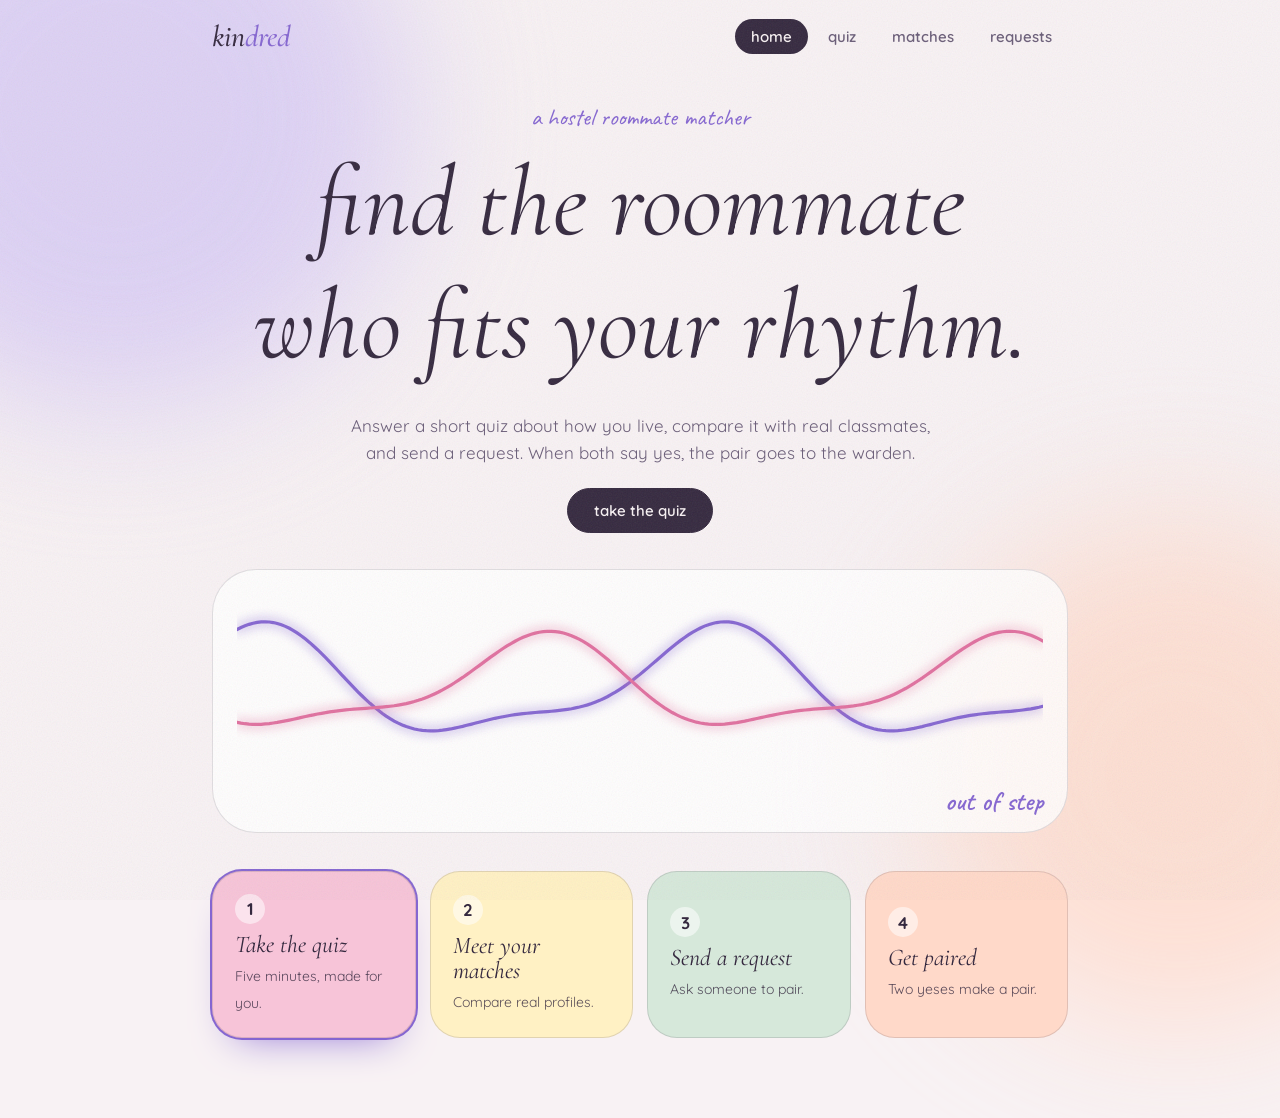
==== kindred · hostel roommate matcher (1).html @ 67726531 "feat: complete kindred hostel roommate matching & allotment platform with multi-role auth, home land" ====
<!DOCTYPE html>
<html lang="en">
<head>
<meta charset="utf-8">
<meta name="viewport" content="width=device-width, initial-scale=1, viewport-fit=cover">
<title>kindred · hostel roommate matcher</title>
<link rel="preconnect" href="https://fonts.googleapis.com">
<link rel="preconnect" href="https://fonts.gstatic.com" crossorigin>
<link href="https://fonts.googleapis.com/css2?family=Caveat:wght@500;600&family=Cormorant+Garamond:ital,wght@0,500;1,400;1,500&family=Quicksand:wght@400;500;600&display=swap" rel="stylesheet">
<style>
:root{
--bg:#f8f2f4;--surface:#ffffffcc;--ink:#35293f;--soft:#6a5d78;--line:#35293f26;--lav:#d4c6f5;--lv:#8566d1;--rd:#e0709f;--peach:#ffd9c9;--sage:#d6e8da;--butter:#fff1c4;--rose:#f7c4d8;--warn:#c2410c;
--serif:"Cormorant Garamond","Iowan Old Style",Georgia,serif;--sans:"Quicksand","Trebuchet MS",system-ui,sans-serif;--hand:"Caveat","Segoe Print",cursive;
box-sizing:border-box;padding-top:env(safe-area-inset-top,0px);padding-bottom:env(safe-area-inset-bottom,0px)}
@media (prefers-color-scheme:dark){:root:not([data-theme="light"]){--bg:#1a1424;--surface:#2a2138cc;--ink:#f4ecfb;--soft:#bbaed1;--line:#f4ecfb2b;--lv:#bda2ff;--rd:#ff8fbb;--lav:#4a3a73;--peach:#5a3a40;--sage:#2f4a3c;--butter:#554a2a;--rose:#5e3450;--warn:#fdba74}}
:root[data-theme="dark"]{--bg:#1a1424;--surface:#2a2138cc;--ink:#f4ecfb;--soft:#bbaed1;--line:#f4ecfb2b;--lv:#bda2ff;--rd:#ff8fbb;--lav:#4a3a73;--peach:#5a3a40;--sage:#2f4a3c;--butter:#554a2a;--rose:#5e3450;--warn:#fdba74}
*{box-sizing:border-box}html{scroll-padding-top:env(safe-area-inset-top,0px)}
body{margin:0;min-height:100vh;background:var(--bg);color:var(--ink);font-family:var(--sans);font-size:17px;line-height:1.6;overflow-x:hidden}
body::after{content:"";position:fixed;inset:0;pointer-events:none;opacity:.09;z-index:50;background-image:url("data:image/svg+xml;utf8,<svg xmlns='http://www.w3.org/2000/svg' width='160' height='160'><filter id='n'><feTurbulence type='fractalNoise' baseFrequency='.8' numOctaves='2'/></filter><rect width='100%' height='100%' filter='url(%23n)'/></svg>")}
.orb{position:fixed;border-radius:50%;filter:blur(70px);opacity:.75;z-index:-1;pointer-events:none}
.o1{width:46vmax;height:46vmax;background:var(--lav);left:-14vmax;top:-14vmax;animation:d1 22s ease-in-out infinite alternate}
.o2{width:40vmax;height:40vmax;background:var(--peach);right:-12vmax;bottom:-10vmax;animation:d2 26s ease-in-out infinite alternate}
@keyframes d1{to{transform:translate(12vmax,8vmax) scale(1.15)}}@keyframes d2{to{transform:translate(-14vmax,-8vmax) scale(.9)}}
:focus-visible{outline:2px solid var(--lv);outline-offset:3px;border-radius:10px}
.wrap{max-width:900px;margin:0 auto;padding:0 22px 80px}
.nv{display:flex;justify-content:space-between;align-items:center;gap:10px;flex-wrap:wrap;padding:18px 0}
.logo{font:italic 500 30px var(--serif);background:none;border:0;color:var(--ink);cursor:pointer;padding:0}.logo span{color:var(--lv)}
.nl{display:flex;gap:4px;flex-wrap:wrap}.nl button{background:none;border:0;font:600 15px var(--sans);color:var(--soft);padding:8px 16px;border-radius:99px;cursor:pointer;transition:background .25s}
.nl button:hover{color:var(--ink)}.nl button.on{background:var(--ink);color:var(--bg)}
h1,h2,h3{font-family:var(--serif);font-style:italic;font-weight:400;line-height:1.05;margin:0}
h1{font-size:clamp(44px,8vw,84px);margin-top:12px}h2{font-size:clamp(32px,5vw,46px)}h3{font-size:27px}
.hand{font-family:var(--hand);font-size:24px;color:var(--lv);line-height:1.2;display:block}
.sub{color:var(--soft);max-width:36em;margin:14px 0 24px}.sm{font-size:13.5px;color:var(--soft)}
.swap{animation:in .6s cubic-bezier(.2,.8,.2,1) both}@keyframes in{from{opacity:0;transform:translateY(18px)}}
.card{background:var(--surface);backdrop-filter:blur(14px);-webkit-backdrop-filter:blur(14px);border:1px solid var(--line);border-radius:34px;padding:22px 26px}
.g2{display:grid;grid-template-columns:1fr 1fr;gap:18px;margin-top:18px}.row{display:flex;gap:10px;flex-wrap:wrap;align-items:center}
.btn{display:inline-block;padding:12px 26px;border-radius:999px;background:var(--ink);color:var(--bg);font:600 15px var(--sans);border:1px solid var(--ink);cursor:pointer;margin-top:14px;transition:transform .25s,box-shadow .25s,opacity .25s}
.btn:hover:not(:disabled){transform:translateY(-3px);box-shadow:0 12px 24px -12px var(--lv)}.btn:disabled{opacity:.4;cursor:not-allowed}
.btn.gh{background:transparent;color:var(--ink);border-color:var(--line)}.btn.ok{background:var(--sage);color:#35293f;border-color:transparent}
.chips{display:flex;gap:8px;flex-wrap:wrap;margin-top:12px}.chip{padding:5px 14px;border-radius:99px;font-size:13.5px;font-weight:600;color:#35293f}
.g{background:var(--sage)}.w{background:var(--butter)}.r{background:var(--rose)}.l{background:var(--lav)}
input[type=text],textarea{width:100%;padding:13px 18px;border-radius:20px;border:1px solid var(--line);background:var(--surface);color:var(--ink);font:500 16px var(--sans);margin-top:10px}
textarea{height:90px;font:13px/1.4 ui-monospace,Menlo,monospace}
.msg{min-height:26px;margin:12px 4px 0;font-weight:600;font-size:14.5px;color:var(--lv)}.msg.bad,.err{color:var(--warn)}
.cd{display:block;margin-top:10px;padding:12px 16px;border-radius:18px;background:var(--surface);border:1px dashed var(--line);font:12.5px/1.4 ui-monospace,Menlo,monospace;word-break:break-all;user-select:all}
.empty{text-align:center;padding:44px 20px;margin-top:18px}.empty svg{width:200px;height:120px;display:block;margin:0 auto 6px}
.empty circle{fill:none;stroke:var(--lv);stroke-width:2;stroke-dasharray:4 7;transform-origin:center;animation:br 5s ease-in-out infinite}.empty circle+circle{stroke:var(--rd);animation-delay:-2.5s}
@keyframes br{50%{transform:scale(1.08)}}
.av{width:54px;height:54px;border-radius:50%;display:grid;place-items:center;font:italic 500 28px var(--serif);color:#fffe;flex:none}
/* home */
.hero{text-align:center;padding:30px 0 10px}.hero h1{font-size:clamp(48px,8.6vw,100px)}
.ln{display:block;overflow:hidden;padding:.06em .1em .12em}.ln>span{display:block;animation:rise 1.1s cubic-bezier(.2,.8,.2,1) both}.ln:nth-child(2)>span{animation-delay:.18s}
@keyframes rise{from{transform:translateY(110%) rotate(2deg)}}
.hero .sub{margin:22px auto 8px}.hero .row{justify-content:center}
.rh{margin:36px 0 10px;padding:20px 24px 14px;border-radius:44px;transition:box-shadow 1.2s}.rh.sync{box-shadow:0 0 70px -10px var(--lv)}
.rh svg{display:block;width:100%;height:auto}.rh path{fill:none;stroke-width:3.2;stroke-linecap:round;vector-effect:non-scaling-stroke}
#wa{stroke:var(--lv);filter:drop-shadow(0 0 7px var(--lv))}#wb{stroke:var(--rd);filter:drop-shadow(0 0 7px var(--rd))}
#cap{font:600 27px var(--hand);color:var(--lv);text-align:right}
.jy{display:grid;grid-template-columns:repeat(4,1fr);gap:14px;margin-top:18px}
.stp{padding:22px;border-radius:30px;border:1px solid var(--line);text-align:left;cursor:pointer;font:inherit;color:var(--ink);transition:transform .3s;position:relative}
.stp:hover{transform:translateY(-6px) rotate(-1deg)}.stp h3{font-size:24px;margin:8px 0 4px}.stp span{font-size:14px;opacity:.8}
.stp i{display:grid;place-items:center;width:30px;height:30px;border-radius:50%;font-style:normal;background:#ffffff88;color:#35293f;font-weight:700}
.stp.done i{background:var(--lv);color:#fff}.stp.next{box-shadow:0 0 0 2px var(--lv),0 20px 40px -24px var(--lv)}
.s0{background:var(--rose)}.s1{background:var(--butter)}.s2{background:var(--sage)}.s3{background:var(--peach)}
.stp{color:#35293f}
/* quiz */
.prog{height:8px;border-radius:99px;background:var(--line);overflow:hidden;margin:6px 0 22px}.prog i{display:block;height:100%;border-radius:99px;background:linear-gradient(90deg,var(--lv),var(--rose));transition:width .7s}
.ops{display:grid;grid-template-columns:1fr 1fr;gap:12px;margin-top:22px}
.op{padding:18px 20px;border-radius:24px;border:2px solid transparent;font:500 16px/1.35 var(--sans);color:#35293f;text-align:left;cursor:pointer;transition:transform .25s}
.op:hover{transform:translateY(-4px) rotate(-.6deg)}.op.on{border-color:var(--lv);transform:scale(1.02)}
.c0{background:var(--rose)}.c1{background:var(--butter)}.c2{background:var(--sage)}.c3{background:var(--peach)}
.imp{margin-top:24px;padding:14px 18px;border-radius:26px;background:var(--surface);border:1px dashed var(--line)}
.pill{padding:8px 18px;margin:8px 8px 0 0;border-radius:99px;border:1px solid var(--line);background:transparent;color:var(--ink);font:500 14px var(--sans);cursor:pointer}.pill.on{background:var(--ink);color:var(--bg);border-color:var(--ink)}
/* bloom */
.bw{padding:10px 44px}svg.bl{display:block;width:100%;max-width:300px;margin:0 auto;overflow:visible}
.gr{fill:none;stroke:var(--line);stroke-dasharray:2 5}.ax{stroke:var(--line)}.lb{font:600 11px var(--sans);fill:var(--soft)}
.pt{transform-origin:150px 150px;animation:grow 1.1s cubic-bezier(.2,.8,.2,1) both;animation-delay:calc(var(--i)*.06s);fill-opacity:.3}@keyframes grow{from{transform:scale(0);opacity:0}}
.fm{fill:var(--lv);stroke:var(--lv)}.fp{fill:var(--rd);stroke:var(--rd)}
/* matches */
.pc{position:relative;display:grid;grid-template-columns:250px 1fr;gap:10px 26px;align-items:center;margin-top:22px;animation:in .7s both;animation-delay:calc(var(--i)*.1s)}
.pc.top{border-color:var(--lv);box-shadow:0 22px 50px -30px var(--lv)}
.rib{position:absolute;top:-14px;left:28px;background:var(--lv);color:#fff;font:600 22px var(--hand);padding:0 16px;border-radius:99px;transform:rotate(-2deg)}
.tr{display:flex;gap:14px;align-items:center;justify-content:space-between}.who{display:flex;gap:14px;align-items:center}
.sc{font:italic 500 56px/1 var(--serif)}.sc small{font:600 14px var(--sans);color:var(--soft)}
.xp{display:none;grid-column:1/-1;padding-top:18px;border-top:1px dashed var(--line)}.pc.open .xp{display:block}
.tl{display:grid;grid-template-columns:64px 1fr;align-items:center;gap:10px;font-size:13.5px;color:var(--soft);font-weight:600}
.tk{position:relative;height:26px;margin:0 8px}.tk::before{content:"";position:absolute;left:0;right:0;top:50%;height:2px;background:var(--line)}
.ln2{position:absolute;top:50%;height:4px;border-radius:4px;transform:translateY(-50%);background:linear-gradient(90deg,var(--lv),var(--rd));opacity:.5}
.dt{position:absolute;top:50%;width:var(--s);height:var(--s);border-radius:50%;transform:translate(-50%,-50%);animation:pop .8s .3s both}.dt.a{background:var(--lv)}.dt.b{background:var(--rd)}
@keyframes pop{from{transform:translate(-50%,-50%) scale(0)}}
/* requests */
.stats{display:grid;grid-template-columns:repeat(3,1fr);gap:14px;margin:6px 0 4px}.stat{text-align:center;padding:16px 10px}.stat b{display:block;font:italic 500 52px/1 var(--serif)}.stat span{font-size:14px;color:var(--soft);font-weight:600}
.rq{margin-top:18px;animation:in .7s both;animation-delay:calc(var(--i)*.08s)}.rq.confirmed{border-color:var(--lv);box-shadow:0 22px 50px -32px var(--lv)}
.hd{display:flex;justify-content:space-between;gap:14px;align-items:center;flex-wrap:wrap}
.st{padding:5px 14px;border-radius:99px;font-size:13px;font-weight:600;color:#35293f}.st.sent{background:var(--butter)}.st.pending{background:var(--rose)}.st.confirmed{background:var(--sage)}.st.declined{background:var(--line);color:var(--soft)}
.nt{font:500 24px/1.2 var(--hand);color:var(--soft);margin:12px 0 0}
.jr{position:relative;display:grid;grid-template-columns:repeat(3,1fr);margin:18px 0 6px;text-align:center}
.jr::before,.jr::after{content:"";position:absolute;top:13px;left:16.6%;height:3px;border-radius:3px}.jr::before{right:16.6%;background:var(--line)}
.jr::after{width:calc(66.8%*var(--f));background:linear-gradient(90deg,var(--lv),var(--rd));animation:fw 1.2s .3s both}@keyframes fw{from{width:0}}
.nd i{display:grid;place-items:center;width:28px;height:28px;border-radius:50%;margin:0 auto 4px;position:relative;z-index:1;background:var(--bg);border:2px solid var(--line);font-style:normal;font-size:13px}
.nd span{font-size:12.5px;color:var(--soft);font-weight:600}.nd.done i{background:var(--lv);border-color:var(--lv);color:#fff}.nd.no i{background:var(--rd);border-color:var(--rd);color:#fff}
.nd.act i{border-color:var(--lv);animation:pl 2s ease-in-out infinite}@keyframes pl{50%{box-shadow:0 0 0 7px #8566d133}}
.pair{display:flex;align-items:center;gap:16px;margin-top:16px;padding:14px 18px;border-radius:26px;background:var(--sage);color:#35293f}
.pv{display:flex}.pv .av{width:46px;height:46px;font-size:24px;animation:m1 1.2s .4s cubic-bezier(.2,.8,.2,1) both}.pv .av+.av{margin-left:-14px;animation-name:m2}
@keyframes m1{from{transform:translateX(-30px)}}@keyframes m2{from{transform:translateX(30px)}}
@media (max-width:760px){.g2,.pc{grid-template-columns:1fr}.jy,.ops{grid-template-columns:1fr 1fr}}
@media (max-width:520px){.jy,.ops{grid-template-columns:1fr}.nl button{padding:8px 11px}}
@media (prefers-reduced-motion:reduce){*,*::before,*::after{animation:none!important;transition:none!important}}
</style>
</head>
<body>
<div class="orb o1"></div><div class="orb o2"></div>
<div class="wrap">
<nav class="nv"><button class="logo" data-go="home">kin<span>dred</span></button>
<div class="nl"><button data-go="home">home</button><button data-go="quiz">quiz</button><button data-go="matches">matches</button><button data-go="requests">requests</button></div></nav>
<main id="app"></main>
</div>
<script>
(function(){
var $=function(s){return document.querySelector(s)};
function ld(k){try{return JSON.parse(localStorage.getItem(k))}catch(e){return null}}
var S=ld("kin_app")||{};S.pe=S.pe||[];S.rq=S.rq||[];
function sv(){try{localStorage.setItem("kin_app",JSON.stringify(S))}catch(e){}}
function esc(s){return String(s==null?"":s).replace(/[<>&"']/g,"")}
function enc(p,o){return p+btoa(unescape(encodeURIComponent(JSON.stringify(o))))}
function dec(p,s){s=s.trim();if(s.indexOf(p)!==0)throw 0;return JSON.parse(decodeURIComponent(escape(atob(s.slice(p.length)))))}
function hash(s){var h=7;for(var i=0;i<s.length;i++)h=(h*31+s.charCodeAt(i))>>>0;return h}
function same(a,b){return esc(a).trim().toLowerCase()===esc(b).trim().toLowerCase()}
function tile(n){var h=hash(n)%360;return "<div class='av' style='background:linear-gradient(150deg,hsl("+h+",70%,78%),hsl("+((h+50)%360)+",75%,72%))'>"+(n[0]||"?").toLowerCase()+"</div>"}
function msg(t,ok){var m=$("#msg");if(m){m.textContent=t;m.className="msg"+(ok?"":" bad")}}
function copy(t,b){try{navigator.clipboard.writeText(t).then(function(){b.textContent="copied"},function(){b.textContent="select the code and copy"})}catch(e){b.textContent="select the code and copy"}}
function empty(h,p,b){return "<div class='card empty'><svg viewBox='0 0 200 120'><circle cx='72' cy='60' r='44'/><circle cx='128' cy='60' r='44'/></svg><h3>"+h+"</h3><p class='sm'>"+p+"</p>"+(b||"")+"</div>"}
var KEYS=["sleep","wake","smoke","tidy","noise","study","guests","social"];
var RANGE={sleep:4,wake:4,smoke:3,tidy:4,noise:4,study:4,guests:4,social:4},BASE={sleep:5,smoke:5,tidy:4,noise:4,wake:3,study:3,guests:3,social:2},MUL={1:.5,2:1,3:2};
var SH={sleep:"Sleep",wake:"Morning",smoke:"Smoke",tidy:"Tidy",noise:"Noise",study:"Study",guests:"Guests",social:"Social"};
var NM={sleep:"sleep",wake:"mornings",smoke:"smoking",tidy:"tidiness",noise:"noise",study:"study habits",guests:"guests",social:"recharging"};
var GOOD={sleep:"wind down at a similar time",wake:"have similar mornings",smoke:"share a stance on smoking",tidy:"keep a similar level of tidy",noise:"want the same noise level",study:"study in similar places",guests:"feel the same about guests",social:"recharge in a similar way"};
var BAD={sleep:"different sleep timing",wake:"different wake-up times",smoke:"different views on smoking",tidy:"different tidiness",noise:"different noise comfort",study:"different study habits",guests:"different guest habits",social:"different ways to recharge"};
var view=(location.hash||"#home").slice(1);if(["home","quiz","matches","requests"].indexOf(view)<0)view="home";
function go(v,a){view=v;try{history.replaceState(null,"","#"+v)}catch(e){}draw(a);window.scrollTo(0,0)}

/* bloom + score */
function P(r,t){return (150+r*Math.cos(t)).toFixed(1)+","+(150+r*Math.sin(t)).toFixed(1)}
function bloom(L){
  var s="<div class='bw'><svg class='bl' viewBox='0 0 300 300' role='img' aria-label='Trait bloom chart'>";
  [28,56,84,112].forEach(function(r){s+="<circle class='gr' cx='150' cy='150' r='"+r+"'/>"});
  KEYS.forEach(function(k,i){var t=-Math.PI/2+i*Math.PI/4,e=P(112,t).split(","),l=P(128,t).split(","),c=Math.cos(t);
    s+="<line class='ax' x1='150' y1='150' x2='"+e[0]+"' y2='"+e[1]+"'/><text class='lb' x='"+l[0]+"' y='"+(+l[1]+4)+"' text-anchor='"+(c>.3?"start":c<-.3?"end":"middle")+"'>"+SH[k]+"</text>"});
  L.forEach(function(e,n){KEYS.forEach(function(k,i){var t=-Math.PI/2+i*Math.PI/4,len=112*e.p.a[k]/RANGE[k];
    s+="<path class='pt "+e.c+"' style='--i:"+(i+n*3)+";stroke-width:"+(1+(e.p.i[k]-1)*1.4)+"' d='M150,150Q"+P(len*.62,t-.42)+" "+P(len,t)+"Q"+P(len*.62,t+.42)+" 150,150Z'/>"})});
  return s+"</svg></div>";
}
function score(p){
  var me=S.me,tot=0,ws=0,sims={},clash=[];
  KEYS.forEach(function(k){var s=1-Math.abs(me.a[k]-p.a[k])/(RANGE[k]-1),w=BASE[k]*MUL[me.i[k]];tot+=w*s;ws+=w;sims[k]=s;if(me.i[k]===3&&s<.5)clash.push(k)});
  var v=Math.round(tot/ws*100);if(clash.length)v=Math.min(v,59);
  return {v:v,clash:clash,good:KEYS.filter(function(k){return sims[k]>=.99}).sort(function(a,b){return BASE[b]-BASE[a]}).slice(0,3),
    bad:KEYS.filter(function(k){return sims[k]<.5}).sort(function(a,b){return BASE[b]*(1-sims[b])-BASE[a]*(1-sims[a])})[0]};
}
function myCode(){var m=S.me;return enc("KP-",{n:m.n,p:m.p,a:m.a,i:m.i})}
function reqOf(n){return S.rq.filter(function(x){return same(x.peer,n)})[0]}

/* HOME */
function home(){
  var m=S.me,pr=S.rq.filter(function(x){return x.status==="confirmed"}).length;
  var st=[["Take the quiz",m?"done as "+m.n:"Five minutes, made for you.","quiz",!!m],["Meet your matches",S.pe.length?S.pe.length+" student"+(S.pe.length>1?"s":"")+" compared":"Compare real profiles.","matches",S.pe.length>0],["Send a request",S.rq.length?S.rq.length+" request"+(S.rq.length>1?"s":""):"Ask someone to pair.","requests",S.rq.length>0],["Get paired",pr?pr+" confirmed":"Two yeses make a pair.","requests",pr>0]];
  var nx=st.findIndex(function(x){return !x[3]});
  return "<header class='hero'>"+(m?"<span class='hand'>welcome back, "+m.n+"</span>":"<span class='hand'>a hostel roommate matcher</span>")+
  "<h1><span class='ln'><span>find the roommate</span></span><span class='ln'><span>who fits your rhythm.</span></span></h1>"+
  "<p class='sub'>Answer a short quiz about how you live, compare it with real classmates, and send a request. When both say yes, the pair goes to the warden.</p>"+
  "<div class='row'><button class='btn' data-go='"+(nx<0?"matches":st[nx][2])+"'>"+(nx<0?"see my matches":st[nx][0].toLowerCase())+"</button></div>"+
  "<div class='card rh' id='rh'><svg viewBox='0 0 1000 240' preserveAspectRatio='none' aria-hidden='true'><path id='wa'/><path id='wb'/></svg><div id='cap'>out of step</div></div></header>"+
  "<div class='jy'>"+st.map(function(x,i){return "<button class='stp s"+i+(x[3]?" done":"")+(i===nx?" next":"")+"' data-go='"+x[2]+"'><i>"+(x[3]?"✓":i+1)+"</i><h3>"+x[0]+"</h3><span>"+x[1]+"</span></button>"}).join("")+"</div>";
}
var raf;function waves(){
  var wa=$("#wa"),wb=$("#wb"),cap=$("#cap"),box=$("#rh");if(!wa)return;cancelAnimationFrame(raf);var last="",still=matchMedia("(prefers-reduced-motion:reduce)").matches;
  function y(x,t,ph,am){var a=x*.011-t*1.1+ph;return 120+am*(Math.sin(a)+.35*Math.sin(2*a+1))/1.35}
  function f(ms){if(!$("#wa"))return;var t=still?4.5:ms/1000,d=Math.PI*(.5+.5*Math.cos(2*Math.PI*t/10)),A="",B="";
    for(var x=0;x<=1000;x+=5){var c=(x?"L":"M")+x+" ";A+=c+y(x,t,0,82).toFixed(1)+" ";B+=c+y(x,t,d,70).toFixed(1)+" "}
    wa.setAttribute("d",A);wb.setAttribute("d",B);var s=d>2?"out of step":d>.7?"finding each other":"in rhythm";
    if(s!==last){last=s;cap.textContent=s;box.classList.toggle("sync",s==="in rhythm")}if(!still)raf=requestAnimationFrame(f)}
  raf=requestAnimationFrame(f);
}

/* QUIZ */
var Q=[
{id:"sleep",c:1,t:"When does your day usually end?",o:[["Before 10 pm",1],["Around 11 pm",2],["Past midnight",3],["2 am or later",4]]},
{id:"wake",c:1,t:"And when do you usually wake up?",o:[["Before 6 am",1],["Between 6 and 8",2],["Between 8 and 10",3],["Late morning",4]]},
{id:"light",t:"When you are up late, you…",w:function(a){return a.sleep>=3},o:[["Use a small desk lamp",1],["Just a laptop glow",2],["Keep the main light on",3],["Step out of the room",4]]},
{id:"early",t:"If a roommate came in at 1 am, you would…",w:function(a){return a.sleep===1||a.wake===1},o:[["Sleep right through it",1],["Wake up, but be fine",2],["Be genuinely upset",3]]},
{id:"smoke",c:1,t:"Where do you stand on smoking?",o:[["Never, and I want a smoke-free room",1],["Occasionally, never indoors",2],["Regularly",3]]},
{id:"sb",t:"If a roommate smoked outside the room, you would feel…",w:function(a){return a.smoke===1},o:[["Fine with it",1],["Okay if the smell stays out",2],["Uncomfortable",3]]},
{id:"sl",t:"Where would you smoke?",w:function(a){return a.smoke>1},o:[["Only outside the hostel",1],["Balcony or stairs",2],["In the room",3]]},
{id:"tidy",c:1,t:"Your side of the room usually looks…",o:[["Spotless",4],["Tidy, a few things out",3],["Lived-in",2],["A creative storm",1]]},
{id:"mess",t:"A roommate leaves cups and clothes lying around. You…",w:function(a){return a.tidy>=3},o:[["Quietly tidy up",1],["Mention it kindly",2],["Would find it hard",3]]},
{id:"rota",t:"Would you share a cleaning rota?",w:function(a){return a.tidy<=2},o:[["Yes, sounds fair",1],["Maybe, if flexible",2],["I would rather not",3]]},
{id:"noise",c:1,t:"While you study or sleep, the room should be…",o:[["Completely silent",1],["A quiet hum",2],["Soft music is fine",3],["Noise does not bother me",4]]},
{id:"study",c:1,t:"Where do you do your best work?",o:[["In the room at night",1],["In the room by day",2],["The library",3],["Anywhere at all",4]]},
{id:"guests",c:1,t:"Friends visiting the room are…",o:[["Rare",1],["Now and then",2],["Often",3],["An open house",4]]},
{id:"over",t:"And overnight guests?",w:function(a){return a.guests>=3},o:[["Never",1],["With a heads-up",2],["Whenever",3]]},
{id:"social",c:1,t:"After a long day you recharge by…",o:[["Being alone",1],["One close friend",2],["A big group",3],["It depends on the day",4]]}];
var POOL=[{id:"w1",t:"A roommate borrows your charger without asking. You…",o:[["Do not mind",1],["Mention it kindly",2],["Prefer they ask",3]]},{id:"w2",t:"Exam week begins. You want the room to be…",o:[["A silent library",1],["Calm, soft music",2],["Normal life",3]]},{id:"w3",t:"A roommate is homesick. You would…",o:[["Sit and talk",1],["Give them space",2],["Make some tea",3]]},{id:"w4",t:"Sunday morning means…",o:[["Sleeping in",1],["Chai and chatting",2],["Out early",3]]}];
var Z={A:{},I:{},idx:0,scr:"intro",W:[],name:""};
function shuf(a){a=a.slice();for(var i=a.length-1;i>0;i--){var j=Math.floor(Math.random()*(i+1)),t=a[i];a[i]=a[j];a[j]=t}return a}
function vis(){return Q.concat(Z.W).filter(function(q){return !q.w||q.w(Z.A)})}
function persona(a){if(!a)return"Roommate";var s=(a.sleep!=null?a.sleep:2);return ["Dawn","Daylight","Moonlit","Midnight"][s-1]+" "+(a.guests>=3?"Host":a.tidy===4?"Curator":a.noise===1?"Sage":a.study===1||a.study===3?"Scholar":a.tidy===1?"Dreamer":"Wanderer")}
function quiz(){
  var m=S.me;
  if(Z.scr==="intro")return "<span class='hand'>a short quiz, made for you</span><h1>let’s learn your rhythm.</h1><p class='sub'>The questions change depending on your answers, so no two people get quite the same quiz.</p><input type='text' id='nm' maxlength='24' placeholder='your first name' aria-label='Your first name' value='"+esc(Z.name||(m&&m.n)||"")+"'><div class='row'><button class='btn' data-q='start'>"+(m?"retake the quiz":"begin")+"</button>"+(m?"<button class='btn gh' data-q='res'>view my results</button>":"")+"</div>";
  if(Z.scr==="res"){
    var a=m.a,ch="<span class='chip l'>the "+m.p+"</span>";KEYS.forEach(function(k){if(m.i[k]===3)ch+="<span class='chip r'>deal-breaker: "+NM[k]+"</span>"});
    return "<span class='hand'>your rhythm, "+m.n+"</span><h1>the "+m.p+".</h1><div class='card' style='margin-top:22px'>"+bloom([{p:m,c:"fm"}])+"<p class='sm' style='text-align:center'>Longer petals mean a higher answer. Thicker edges mean it matters more to you.</p></div><div class='chips'>"+ch+"</div><p class='sub' style='margin-top:18px'>Your profile is saved and ready. Now see who fits it.</p><div class='row'><button class='btn' data-go='matches'>see my matches</button><button class='btn gh' data-q='retake'>retake the quiz</button></div>";
  }
  var v=vis(),q=v[Z.idx],sel=Z.A[q.id],hi=["alright, ","nice, ","good to know, ","one more thing, ","lovely, ","almost there, "];
  var o=q.o.map(function(x,i){return "<button class='op c"+(i%4)+(sel===x[1]?" on":"")+"' data-v='"+x[1]+"'>"+x[0]+"</button>"}).join("");
  var imp=q.c&&sel!==undefined?"<div class='imp'><span class='hand' style='font-size:22px'>how much does this matter to you?</span>"+[["a little",1],["it matters",2],["deal-breaker",3]].map(function(p){return "<button class='pill"+((Z.I[q.id]||2)===p[1]?" on":"")+"' data-imp='"+p[1]+"'>"+p[0]+"</button>"}).join("")+"</div>":"";
  return "<div class='prog'><i style='width:"+Math.round(Z.idx/(v.length+1)*100)+"%'></i></div><span class='hand'>"+hi[Z.idx%6]+(Z.name||"friend")+" · question "+(Z.idx+1)+" of about "+v.length+"</span><h2 style='margin-top:6px'>"+q.t+"</h2><div class='ops'>"+o+"</div>"+imp+"<div class='row'><button class='btn gh' data-q='back'>back</button>"+(q.c?"<button class='btn' data-q='next'"+(sel===undefined?" disabled":"")+">continue</button>":"")+"</div>";
}
function finish(){
  var a={},i={};KEYS.forEach(function(k){a[k]=Z.A[k];i[k]=Z.I[k]||2});
  S.me={n:Z.name||"Friend",p:persona(a),a:a,i:i};sv();Z.scr="res";draw();
}
function qnext(){Z.idx++;if(Z.idx>=vis().length)finish();else draw()}

/* MATCHES */
function lines(me,pe){var pen=(pe&&pe.n)?pe.n:"roommate";return "<div class='sm' style='margin-bottom:8px'>lavender is you, rose is "+esc(pen)+". A bigger dot means it matters more to them.</div>"+KEYS.map(function(k){var myAns=(me&&me.a&&me.a[k]!=null)?me.a[k]:2,peAns=(pe&&pe.a&&pe.a[k]!=null)?pe.a[k]:2;var myImp=(me&&me.i&&me.i[k]!=null)?me.i[k]:2,peImp=(pe&&pe.i&&pe.i[k]!=null)?pe.i[k]:2;var r=RANGE[k]||4;var x=(myAns-1)/(r-1)*100,y=(peAns-1)/(r-1)*100;
  return "<div class='tl'><span>"+SH[k]+"</span><div class='tk'><i class='ln2' style='left:"+Math.min(x,y)+"%;width:"+Math.abs(x-y)+"%'></i><b class='dt a' style='left:"+x+"%;--s:"+(8+me.i[k]*3)+"px'></b><b class='dt b' style='left:"+y+"%;--s:"+(8+pe.i[k]*3)+"px'></b></div></div>"}).join("")}
function matches(){
  var me=S.me;
  var h="<span class='hand'>built from real profiles, nothing made up</span><h1>your matches.</h1>";
  if(!me)return h+empty("take the quiz first.","Your matches are worked out from your own answers.","<button class='btn' data-go='quiz'>take the quiz</button>");
  h+="<p class='sub'>Share your profile code with classmates, and paste theirs below. Each student is scored on how closely your answers line up, weighted by what matters to you.</p>";
  h+="<div class='g2'><div class='card'><h3>share your profile</h3><p class='sm'>Send this code to a student so they can compare with you.</p><code class='cd'>"+myCode()+"</code><button class='btn gh' data-cp='1'>copy my code</button></div><div class='card'><h3>add a student</h3><textarea id='pe' placeholder='paste a student’s profile code' aria-label='Student profile code'></textarea><button class='btn' data-add='1'>add student</button></div></div><div class='msg' id='msg' role='status'></div>";
  if(!S.pe.length)return h+empty("no students added yet.","Ask a classmate to take the quiz and send you their profile code.");
  var rows=S.pe.map(function(p){return {p:p,r:score(p)}}).sort(function(a,b){return b.r.v-a.r.v});
  return h+rows.map(function(x,i){
    var p=x.p,r=x.r,top=i===0&&!r.clash.length&&r.v>=70,rq=reqOf(p.n);
    var ch=r.good.map(function(k){return "<span class='chip g'>you "+GOOD[k]+"</span>"}).join("");
    if(r.bad&&!r.clash.length)ch+="<span class='chip w'>"+BAD[r.bad]+"</span>";r.clash.forEach(function(k){ch+="<span class='chip r'>clashes on "+NM[k]+"</span>"});
    if(!ch)ch="<span class='chip w'>few traits line up</span>";
    var b=rq?(rq.status==="confirmed"?"<button class='btn ok' data-go='requests'>paired ✓</button>":"<button class='btn gh' data-go='requests'>request "+({sent:"sent",pending:"received",declined:"declined"})[rq.status]+", view</button>"):"<button class='btn' data-s='"+p.id+"'>send request</button>";
    return "<article class='card pc"+(top?" top":"")+"' style='--i:"+i+"'>"+(top?"<span class='rib'>best match</span>":"")+bloom([{p:p,c:"fp"},{p:me,c:"fm"}])+
    "<div><div class='tr'><div class='who'>"+tile(p.n)+"<div><h3>"+p.n+"</h3><span class='hand' style='font-size:21px'>the "+p.p+"</span></div></div><div class='sc'>"+r.v+"<small>/100</small></div></div><div class='chips'>"+ch+"</div>"+
    (r.clash.length?"<p class='err sm' style='font-weight:600;margin:10px 0 0'>This pairing breaks a deal-breaker you set.</p>":"")+"<div class='row'>"+b+"<button class='btn gh' data-t='1'>trait lines</button><button class='btn gh' data-d='"+p.id+"'>remove</button></div></div><div class='xp'>"+lines(me,p)+"</div></article>";
  }).join("");
}

/* REQUESTS */
var ST={sent:"waiting for them",pending:"needs your answer",confirmed:"paired",declined:"declined"};
function mk(peer,note){var id=Date.now().toString(36)+Math.random().toString(36).slice(2,6),ts=Date.now();
  var r={id:id,dir:"out",peer:peer,note:note,status:"sent",ts:ts,code:enc("KR-",{t:"q",i:id,f:S.me.n,o:peer,m:note,s:ts})};S.rq.push(r);sv();return r}
function reply(r){return enc("KR-",{t:"r",i:r.id,f:S.me.n,o:r.peer,k:r.status==="confirmed"?1:0})}
function rcard(r,i){
  var inn=r.dir==="in",s,f,L=inn?["received","your answer","paired"]:["asked","answered","paired"];
  if(r.status==="confirmed"){s=["done","done","done"];f=1}else if(r.status==="declined"){s=["done","no","off"];f=.5}else{s=["done","act","off"];f=0}
  var mkc={done:"✓",no:"✕",act:"",off:""},p=S.pe.filter(function(x){return same(x.n,r.peer)})[0],b="";
  if(r.status==="confirmed")b+="<div class='pair'><div class='pv'>"+tile(S.me.n)+tile(r.peer)+"</div><div><b>You and "+r.peer+" both said yes.</b><br><span class='sm' style='color:inherit;opacity:.8'>Ready for the warden to allot a room together.</span></div></div>";
  if(r.status==="sent")b+="<p class='sm' style='margin:14px 0 0'>Give this code to "+r.peer+". When they answer, paste their reply code in the box above.</p><code class='cd'>"+r.code+"</code><button class='btn gh' data-c='"+r.id+"'>copy code</button>";
  if(r.status==="pending")b+="<div class='row'><button class='btn' data-a='"+r.id+"'>accept</button><button class='btn gh' data-x='"+r.id+"'>decline</button></div>";
  if(inn&&r.status!=="pending")b+="<p class='sm' style='margin:14px 0 0'>Send this reply code back to "+r.peer+" so they can see your answer.</p><code class='cd'>"+reply(r)+"</code><button class='btn gh' data-r='"+r.id+"'>copy reply code</button>";
  if(!inn&&r.status==="declined")b+="<p class='sm' style='margin:14px 0 0'>"+r.peer+" chose not to pair this time. You can ask someone else.</p>";
  return "<article class='card rq "+r.status+"' style='--i:"+i+"'><div class='hd'><div class='who'>"+tile(r.peer)+"<div><h3>"+r.peer+"</h3><span class='sm'>"+(inn?"asked you":"you asked")+" on "+new Date(r.ts).toLocaleDateString(undefined,{day:"numeric",month:"short"})+(p?", "+score(p).v+"/100 match":"")+"</span></div></div><span class='st "+r.status+"'>"+ST[r.status]+"</span></div>"+
  (r.note?"<p class='nt'>“"+r.note+"”</p>":"")+"<div class='jr' style='--f:"+f+"'>"+L.map(function(l,j){return "<div class='nd "+s[j]+"'><i>"+mkc[s[j]]+"</i><span>"+l+"</span></div>"}).join("")+"</div>"+b+"<button class='btn gh' data-rm='"+r.id+"'>remove</button></article>";
}
function requests(){
  var h="<span class='hand'>two yeses make a pair</span><h1>your requests.</h1>";
  if(!S.me)return h+empty("take the quiz first.","Requests are sent under your name, which comes from the quiz.","<button class='btn' data-go='quiz'>take the quiz</button>");
  var c=function(f){return S.rq.filter(f).length};
  h+="<p class='sub'>With no server yet, requests travel as short codes. Send one to a student, they answer, and they send a reply code back. Paste it here and the pair is confirmed.</p>";
  h+="<div class='stats'>"+[["received",c(function(x){return x.dir==="in"})],["sent",c(function(x){return x.dir==="out"})],["paired",c(function(x){return x.status==="confirmed"})]].map(function(x){return "<div class='card stat'><b>"+x[1]+"</b><span>"+x[0]+"</span></div>"}).join("")+"</div>";
  h+="<div class='g2'><div class='card'><h3>send a request</h3><input type='text' id='pn' maxlength='24' placeholder='their name' aria-label='Their name'><input type='text' id='pm' maxlength='80' placeholder='a short note (optional)' aria-label='Note'><button class='btn' data-mk='1'>create request</button></div><div class='card'><h3>paste a code</h3><textarea id='cd' placeholder='a request or reply code from another student' aria-label='Code'></textarea><button class='btn' data-rd='1'>read code</button></div></div><div class='msg' id='msg' role='status'></div>";
  var l=S.rq.slice().sort(function(a,b){return b.ts-a.ts});
  return h+(l.length?l.map(rcard).join(""):empty("no requests yet.","Create one above, send one from your matches, or paste a code a student sent you."));
}

function draw(a){
  document.querySelectorAll(".nl button").forEach(function(b){b.classList.toggle("on",b.dataset.go===view)});
  cancelAnimationFrame(raf);
  $("#app").innerHTML="<div class='"+(a===false?"":"swap")+"'>"+({home:home,quiz:quiz,matches:matches,requests:requests})[view]()+"</div>";
  if(view==="home")waves();
}
function find(id){return S.rq.filter(function(x){return x.id===id})[0]}
document.addEventListener("click",function(e){
  var b=e.target.closest("button");if(!b)return;var d=b.dataset;
  if(d.go)go(d.go);
  else if(d.q==="start"){Z.name=esc($("#nm").value).trim()||"Friend";Z.A={};Z.I={};Z.idx=0;Z.W=shuf(POOL).slice(0,2);Z.scr="q";draw()}
  else if(d.q==="next")qnext();
  else if(d.q==="back"){if(Z.idx>0){Z.idx--;draw()}else{Z.scr="intro";draw()}}
  else if(d.q==="res"){Z.scr="res";draw()}
  else if(d.q==="retake"){Z.scr="intro";draw()}
  else if(d.imp){Z.I[vis()[Z.idx].id]=+d.imp;draw(false)}
  else if(d.v!==undefined){var q=vis()[Z.idx];Z.A[q.id]=+d.v;if(q.c){if(!Z.I[q.id])Z.I[q.id]=2;draw(false)}else setTimeout(qnext,260)}
  else if(d.cp)copy(myCode(),b);
  else if(d.add){try{var o=dec("KP-",$("#pe").value),a={},i={};KEYS.forEach(function(k){var v=+o.a[k];if(!(v>=1&&v<=RANGE[k]))throw 0;a[k]=v;i[k]=[1,2,3].indexOf(+o.i[k])>-1?+o.i[k]:2});
    var n=esc(o.n).slice(0,24)||"Student",id=n+KEYS.map(function(k){return a[k]}).join("");
    S.pe=S.pe.filter(function(x){return x.id!==id}).concat([{n:n,p:esc(o.p).slice(0,40),a:a,i:i,id:id}]);sv();draw(false)}catch(x){msg("That does not look like a kindred profile code. Ask them to copy it again.")}}
  else if(d.s){var p=S.pe.filter(function(x){return x.id===d.s})[0];mk(p.n,"");go("requests")}
  else if(d.t){b.closest(".pc").classList.toggle("open")}
  else if(d.d){S.pe=S.pe.filter(function(x){return x.id!==d.d});sv();draw(false)}
  else if(d.mk){var pn=esc($("#pn").value).trim(),pm=esc($("#pm").value).trim();
    if(!pn)return msg("Enter the name of the student you want to pair with.");if(same(pn,S.me.n))return msg("That is your own name.");mk(pn,pm);draw(false);msg("Request created. Copy its code and give it to "+pn+".",1)}
  else if(d.rd){var o2;try{o2=dec("KR-",$("#cd").value)}catch(x){return msg("That does not look like a kindred code. Copy it again in full.")}
    if(o2.t==="q"){if(!same(o2.o,S.me.n))return msg("This request is for "+esc(o2.o)+", not "+S.me.n+".");if(find(o2.i))return msg("You already added this request.");
      S.rq.push({id:o2.i,dir:"in",peer:esc(o2.f),note:esc(o2.m),status:"pending",ts:+o2.s||Date.now()});sv();draw(false);msg(esc(o2.f)+" asked to pair with you. Accept or decline below.",1)}
    else if(o2.t==="r"){var r=find(o2.i);if(!r||r.dir!=="out")return msg("No request sent from this browser matches that reply.");r.status=o2.k?"confirmed":"declined";sv();draw(false);msg(o2.k?"Confirmed. You and "+r.peer+" are a pair.":r.peer+" declined this request.",!!o2.k)}
    else msg("That code type is not recognised.")}
  else if(d.a){find(d.a).status="confirmed";sv();draw(false);msg("You accepted. Send the reply code back.",1)}
  else if(d.x){find(d.x).status="declined";sv();draw(false);msg("You declined. Send the reply code so they know.",1)}
  else if(d.rm){S.rq=S.rq.filter(function(x){return x.id!==d.rm});sv();draw(false)}
  else if(d.c)copy(find(d.c).code,b);
  else if(d.r)copy(reply(find(d.r)),b);
});
draw();
})();
</script>
</body>
</html>
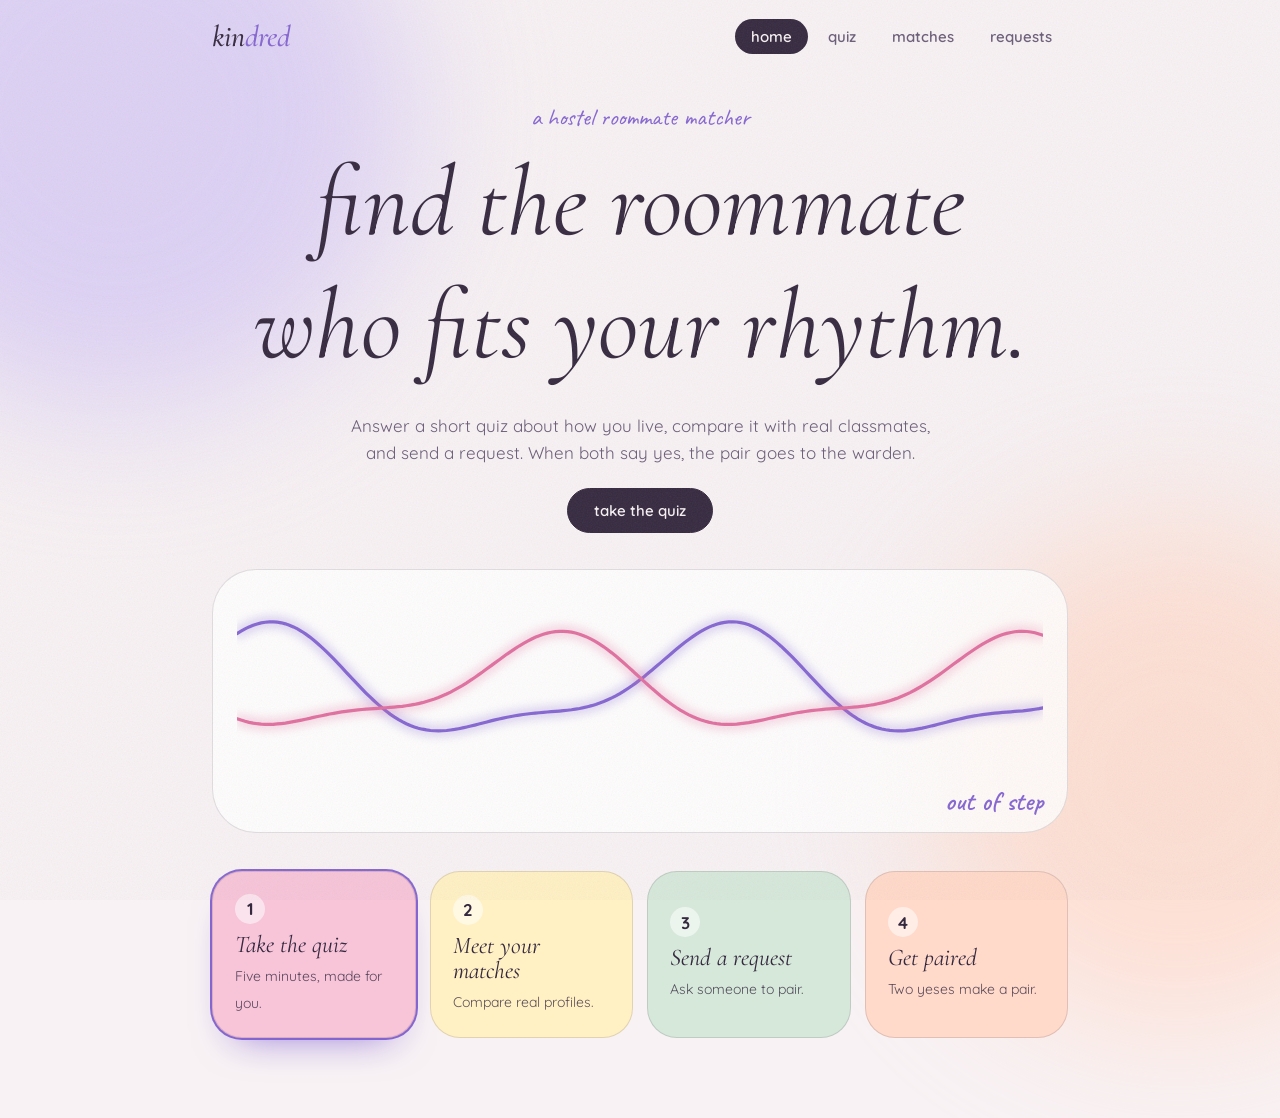
==== commit c42a53b7: "refactor: eliminate block divisions from hostels, sync empirical survey questions, and fix static fi" ====
--- a/kindred · hostel roommate matcher (1).html
+++ b/kindred · hostel roommate matcher (1).html
@@ -68,7 +68,11 @@
 .ops{display:grid;grid-template-columns:1fr 1fr;gap:12px;margin-top:22px}
 .op{padding:18px 20px;border-radius:24px;border:2px solid transparent;font:500 16px/1.35 var(--sans);color:#35293f;text-align:left;cursor:pointer;transition:transform .25s}
 .op:hover{transform:translateY(-4px) rotate(-.6deg)}.op.on{border-color:var(--lv);transform:scale(1.02)}
-.c0{background:var(--rose)}.c1{background:var(--butter)}.c2{background:var(--sage)}.c3{background:var(--peach)}
+.op{color:var(--ink) !important;background:var(--surface);border:1.5px solid var(--line);box-shadow:0 4px 16px rgba(0,0,0,0.04)}
+.c0{border-left:5px solid var(--rd);background:var(--surface)}
+.c1{border-left:5px solid var(--butter);background:var(--surface)}
+.c2{border-left:5px solid var(--sage);background:var(--surface)}
+.c3{border-left:5px solid var(--lv);background:var(--surface)}
 .imp{margin-top:24px;padding:14px 18px;border-radius:26px;background:var(--surface);border:1px dashed var(--line)}
 .pill{padding:8px 18px;margin:8px 8px 0 0;border-radius:99px;border:1px solid var(--line);background:transparent;color:var(--ink);font:500 14px var(--sans);cursor:pointer}.pill.on{background:var(--ink);color:var(--bg);border-color:var(--ink)}
 /* bloom */
@@ -130,12 +134,14 @@
 function msg(t,ok){var m=$("#msg");if(m){m.textContent=t;m.className="msg"+(ok?"":" bad")}}
 function copy(t,b){try{navigator.clipboard.writeText(t).then(function(){b.textContent="copied"},function(){b.textContent="select the code and copy"})}catch(e){b.textContent="select the code and copy"}}
 function empty(h,p,b){return "<div class='card empty'><svg viewBox='0 0 200 120'><circle cx='72' cy='60' r='44'/><circle cx='128' cy='60' r='44'/></svg><h3>"+h+"</h3><p class='sm'>"+p+"</p>"+(b||"")+"</div>"}
-var KEYS=["sleep","wake","smoke","tidy","noise","study","guests","social"];
-var RANGE={sleep:4,wake:4,smoke:3,tidy:4,noise:4,study:4,guests:4,social:4},BASE={sleep:5,smoke:5,tidy:4,noise:4,wake:3,study:3,guests:3,social:2},MUL={1:.5,2:1,3:2};
-var SH={sleep:"Sleep",wake:"Morning",smoke:"Smoke",tidy:"Tidy",noise:"Noise",study:"Study",guests:"Guests",social:"Social"};
-var NM={sleep:"sleep",wake:"mornings",smoke:"smoking",tidy:"tidiness",noise:"noise",study:"study habits",guests:"guests",social:"recharging"};
-var GOOD={sleep:"wind down at a similar time",wake:"have similar mornings",smoke:"share a stance on smoking",tidy:"keep a similar level of tidy",noise:"want the same noise level",study:"study in similar places",guests:"feel the same about guests",social:"recharge in a similar way"};
-var BAD={sleep:"different sleep timing",wake:"different wake-up times",smoke:"different views on smoking",tidy:"different tidiness",noise:"different noise comfort",study:"different study habits",guests:"different guest habits",social:"different ways to recharge"};
+var KEYS = ["sleep", "privacy", "noise", "tidy", "guests", "sharing", "intent", "flexibility", "communication", "smoke"];
+var RANGE = {sleep: 4, privacy: 4, noise: 4, tidy: 4, guests: 4, sharing: 4, intent: 4, flexibility: 4, communication: 4, smoke: 4, wake: 4, study: 4, social: 4};
+var BASE = {sleep: 18, privacy: 16, noise: 12, tidy: 12, guests: 10, sharing: 8, intent: 8, flexibility: 6, communication: 6, smoke: 5, wake: 3, study: 3, social: 2};
+var MUL = {1: .5, 2: 1, 3: 2};
+var SH = {sleep: "Sleep", privacy: "Privacy", noise: "Noise", tidy: "Tidy", guests: "Guests", sharing: "Sharing", intent: "Bond", flexibility: "Flexibility", communication: "Openness", smoke: "Smoke", wake: "Morning", study: "Study", social: "Social"};
+var NM = {sleep: "sleep schedule", privacy: "personal space", noise: "room sound level", tidy: "cleanliness", guests: "guest policy", sharing: "sharing belongings", intent: "roommate connection", flexibility: "flexibility", communication: "communication", smoke: "smoking/substances", wake: "morning rhythm", study: "study habits", social: "social energy"};
+var GOOD = {sleep: "wind down at similar times", privacy: "have aligned personal space needs", noise: "prefer the same room sound level", tidy: "keep a similar level of cleanliness", guests: "feel comfortable with the same guest policy", sharing: "share similar boundaries on belongings", intent: "seek the same kind of roommate relationship", flexibility: "balance flexibility and personal preferences", communication: "handle feedback with open communication", smoke: "share matching substance boundaries", wake: "have matching morning routines", study: "share preferred study spaces", social: "recharge in complementary ways"};
+var BAD = {sleep: "different sleep timing", privacy: "different personal space needs", noise: "different noise comfort levels", tidy: "different tidiness expectations", guests: "different guest boundaries", sharing: "different sharing boundaries", intent: "different expectations for closeness", flexibility: "both have very strong preferences", communication: "both tend to leave issues unspoken", smoke: "conflicting views on smoking/substances", wake: "different wake-up hours", study: "different study environments", social: "different social energies"};
 var view=(location.hash||"#home").slice(1);if(["home","quiz","matches","requests"].indexOf(view)<0)view="home";
 function go(v,a){view=v;try{history.replaceState(null,"","#"+v)}catch(e){}draw(a);window.scrollTo(0,0)}
 
@@ -183,22 +189,118 @@
 }
 
 /* QUIZ */
-var Q=[
-{id:"sleep",c:1,t:"When does your day usually end?",o:[["Before 10 pm",1],["Around 11 pm",2],["Past midnight",3],["2 am or later",4]]},
-{id:"wake",c:1,t:"And when do you usually wake up?",o:[["Before 6 am",1],["Between 6 and 8",2],["Between 8 and 10",3],["Late morning",4]]},
-{id:"light",t:"When you are up late, you…",w:function(a){return a.sleep>=3},o:[["Use a small desk lamp",1],["Just a laptop glow",2],["Keep the main light on",3],["Step out of the room",4]]},
-{id:"early",t:"If a roommate came in at 1 am, you would…",w:function(a){return a.sleep===1||a.wake===1},o:[["Sleep right through it",1],["Wake up, but be fine",2],["Be genuinely upset",3]]},
-{id:"smoke",c:1,t:"Where do you stand on smoking?",o:[["Never, and I want a smoke-free room",1],["Occasionally, never indoors",2],["Regularly",3]]},
-{id:"sb",t:"If a roommate smoked outside the room, you would feel…",w:function(a){return a.smoke===1},o:[["Fine with it",1],["Okay if the smell stays out",2],["Uncomfortable",3]]},
-{id:"sl",t:"Where would you smoke?",w:function(a){return a.smoke>1},o:[["Only outside the hostel",1],["Balcony or stairs",2],["In the room",3]]},
-{id:"tidy",c:1,t:"Your side of the room usually looks…",o:[["Spotless",4],["Tidy, a few things out",3],["Lived-in",2],["A creative storm",1]]},
-{id:"mess",t:"A roommate leaves cups and clothes lying around. You…",w:function(a){return a.tidy>=3},o:[["Quietly tidy up",1],["Mention it kindly",2],["Would find it hard",3]]},
-{id:"rota",t:"Would you share a cleaning rota?",w:function(a){return a.tidy<=2},o:[["Yes, sounds fair",1],["Maybe, if flexible",2],["I would rather not",3]]},
-{id:"noise",c:1,t:"While you study or sleep, the room should be…",o:[["Completely silent",1],["A quiet hum",2],["Soft music is fine",3],["Noise does not bother me",4]]},
-{id:"study",c:1,t:"Where do you do your best work?",o:[["In the room at night",1],["In the room by day",2],["The library",3],["Anywhere at all",4]]},
-{id:"guests",c:1,t:"Friends visiting the room are…",o:[["Rare",1],["Now and then",2],["Often",3],["An open house",4]]},
-{id:"over",t:"And overnight guests?",w:function(a){return a.guests>=3},o:[["Never",1],["With a heads-up",2],["Whenever",3]]},
-{id:"social",c:1,t:"After a long day you recharge by…",o:[["Being alone",1],["One close friend",2],["A big group",3],["It depends on the day",4]]}];
+var Q = [
+  {
+    id: "sleep",
+    c: 1,
+    t: "On normal college days, when did you usually fall asleep?",
+    o: [
+      ["Before 11 PM", 1],
+      ["Between 11 PM and 1 AM", 2],
+      ["Between 1 AM and 3 AM", 3],
+      ["After 3 AM (proper night owl)", 4]
+    ]
+  },
+  {
+    id: "privacy",
+    c: 1,
+    t: "How much do you need the room to yourself, to rest, study, or just be alone?",
+    o: [
+      ["A lot, regularly (need my own bubble)", 1],
+      ["Some, a few hours a day", 2],
+      ["A little, happy sharing most of the time", 3],
+      ["Barely, I like having company around", 4]
+    ]
+  },
+  {
+    id: "noise",
+    c: 1,
+    t: "What does your room usually sound like when you’re in it?",
+    o: [
+      ["Quiet, need silence to study or sleep", 1],
+      ["Earphones for everything, room stays quiet", 2],
+      ["Soft music or videos on speaker sometimes", 3],
+      ["Music or calls out loud is normal for me", 4]
+    ]
+  },
+  {
+    id: "tidy",
+    c: 1,
+    t: "How often do you properly clean up your desk and space?",
+    o: [
+      ["Spotless, everything reset daily", 1],
+      ["Neat, I tidy up every couple of days", 2],
+      ["Lived-in, clean up once a week or so", 3],
+      ["Relaxed, a bit of mess doesn’t bother me", 4]
+    ]
+  },
+  {
+    id: "guests",
+    c: 1,
+    t: "How often would you want friends visiting our room?",
+    o: [
+      ["Almost never, room is just for the two of us", 1],
+      ["Occasionally, with a heads-up", 2],
+      ["Most weeks, for short visits", 3],
+      ["Open door, friends dropping by anytime is great", 4]
+    ]
+  },
+  {
+    id: "sharing",
+    c: 1,
+    t: "How do you feel about people using your snacks, charger, or toiletries?",
+    o: [
+      ["I’d rather keep my stuff mine", 1],
+      ["Fine, but ask me first every time", 2],
+      ["Small things are okay without asking", 3],
+      ["What’s mine is yours", 4]
+    ]
+  },
+  {
+    id: "intent",
+    c: 1,
+    t: "What are you hoping for in a roommate?",
+    o: [
+      ["Respectful, and we keep to ourselves", 1],
+      ["Friendly, but separate lives and circles", 2],
+      ["A good friend, some shared meals and plans", 3],
+      ["A close best friend, doing most things together", 4]
+    ]
+  },
+  {
+    id: "flexibility",
+    c: 1,
+    t: "When room rules or plans don’t go your way, you usually...",
+    o: [
+      ["Adjust easily without fuss", 1],
+      ["Adjust after talking it through", 2],
+      ["Prefer my way, but willing to compromise", 3],
+      ["Strongly prefer my way", 4]
+    ]
+  },
+  {
+    id: "communication",
+    c: 1,
+    t: "If your roommate did something that bugged you, you’d...",
+    o: [
+      ["Say it within a day, calmly and directly", 1],
+      ["Bring it up after a few days if it keeps happening", 2],
+      ["Drop subtle hints and hope they get it", 3],
+      ["Say nothing to avoid awkwardness", 4]
+    ]
+  },
+  {
+    id: "smoke",
+    c: 1,
+    t: "How do you feel about smoking, vaping, or drinking around you?",
+    o: [
+      ["Not okay near me, I need a strictly smoke-free room", 1],
+      ["Okay outside the hostel / outside the room only", 2],
+      ["Fine if not inside the bedroom", 3],
+      ["No issue at all", 4]
+    ]
+  }
+];
 var POOL=[{id:"w1",t:"A roommate borrows your charger without asking. You…",o:[["Do not mind",1],["Mention it kindly",2],["Prefer they ask",3]]},{id:"w2",t:"Exam week begins. You want the room to be…",o:[["A silent library",1],["Calm, soft music",2],["Normal life",3]]},{id:"w3",t:"A roommate is homesick. You would…",o:[["Sit and talk",1],["Give them space",2],["Make some tea",3]]},{id:"w4",t:"Sunday morning means…",o:[["Sleeping in",1],["Chai and chatting",2],["Out early",3]]}];
 var Z={A:{},I:{},idx:0,scr:"intro",W:[],name:""};
 function shuf(a){a=a.slice();for(var i=a.length-1;i>0;i--){var j=Math.floor(Math.random()*(i+1)),t=a[i];a[i]=a[j];a[j]=t}return a}
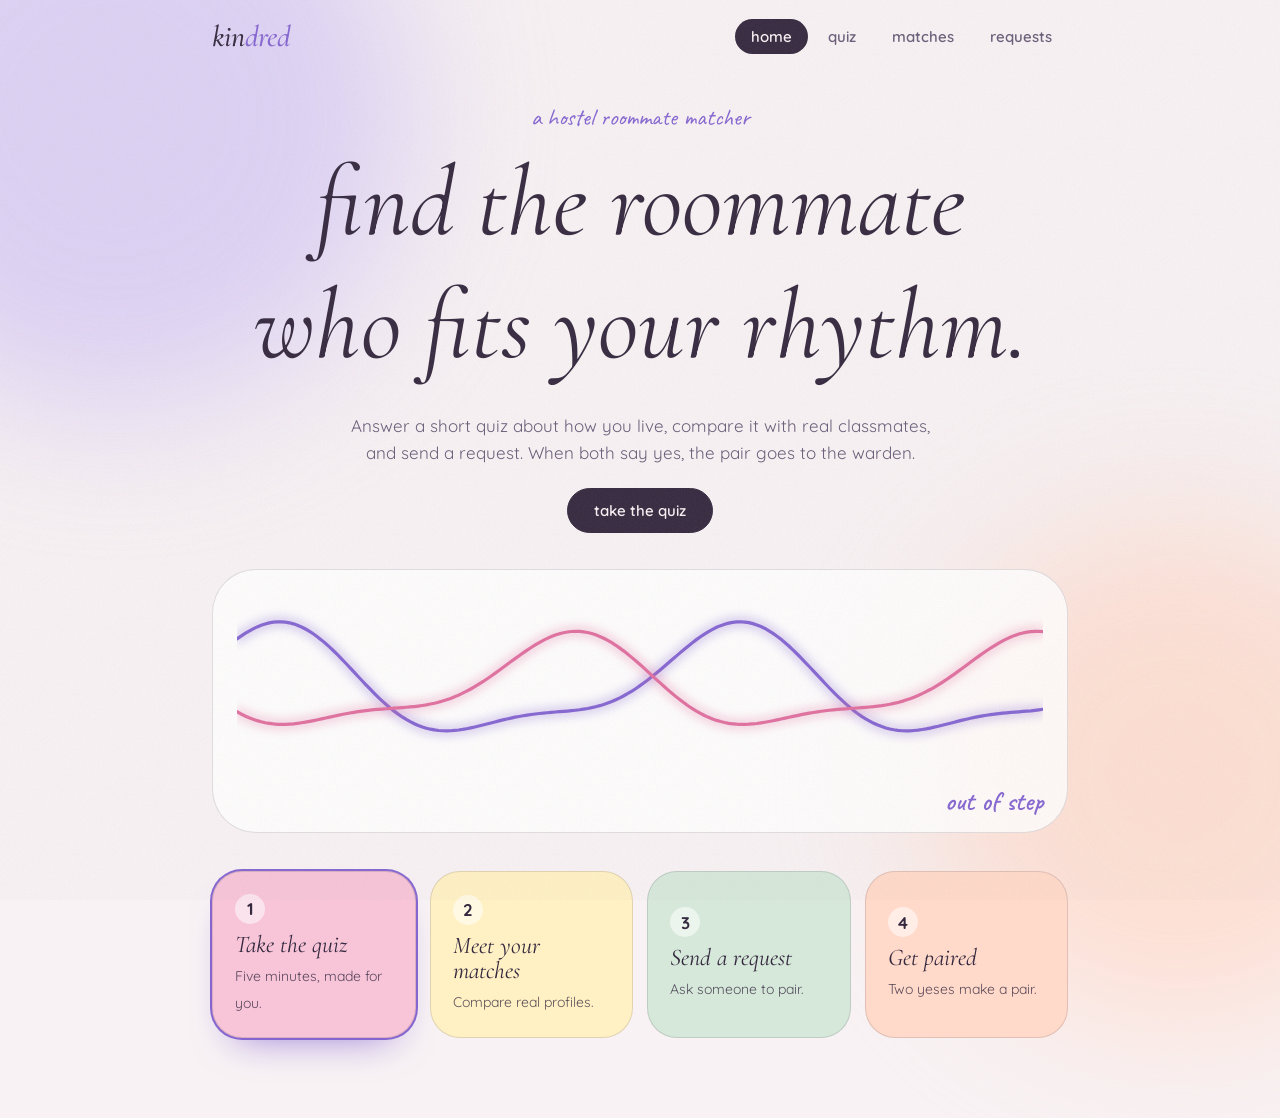
==== commit 91a5c372: "feat: enforce 100% smoke-free hostel policy, remove smoking survey question, and replace with room t" ====
--- a/kindred · hostel roommate matcher (1).html
+++ b/kindred · hostel roommate matcher (1).html
@@ -134,14 +134,14 @@
 function msg(t,ok){var m=$("#msg");if(m){m.textContent=t;m.className="msg"+(ok?"":" bad")}}
 function copy(t,b){try{navigator.clipboard.writeText(t).then(function(){b.textContent="copied"},function(){b.textContent="select the code and copy"})}catch(e){b.textContent="select the code and copy"}}
 function empty(h,p,b){return "<div class='card empty'><svg viewBox='0 0 200 120'><circle cx='72' cy='60' r='44'/><circle cx='128' cy='60' r='44'/></svg><h3>"+h+"</h3><p class='sm'>"+p+"</p>"+(b||"")+"</div>"}
-var KEYS = ["sleep", "privacy", "noise", "tidy", "guests", "sharing", "intent", "flexibility", "communication", "smoke"];
-var RANGE = {sleep: 4, privacy: 4, noise: 4, tidy: 4, guests: 4, sharing: 4, intent: 4, flexibility: 4, communication: 4, smoke: 4, wake: 4, study: 4, social: 4};
-var BASE = {sleep: 18, privacy: 16, noise: 12, tidy: 12, guests: 10, sharing: 8, intent: 8, flexibility: 6, communication: 6, smoke: 5, wake: 3, study: 3, social: 2};
+var KEYS = ["sleep", "privacy", "noise", "tidy", "temp", "guests", "sharing", "intent", "flexibility", "communication"];
+var RANGE = {sleep: 4, privacy: 4, noise: 4, tidy: 4, temp: 4, guests: 4, sharing: 4, intent: 4, flexibility: 4, communication: 4, smoke: 4, wake: 4, study: 4, social: 4};
+var BASE = {sleep: 18, privacy: 16, noise: 12, tidy: 12, temp: 8, guests: 10, sharing: 8, intent: 8, flexibility: 4, communication: 4, smoke: 5, wake: 3, study: 3, social: 2};
 var MUL = {1: .5, 2: 1, 3: 2};
-var SH = {sleep: "Sleep", privacy: "Privacy", noise: "Noise", tidy: "Tidy", guests: "Guests", sharing: "Sharing", intent: "Bond", flexibility: "Flexibility", communication: "Openness", smoke: "Smoke", wake: "Morning", study: "Study", social: "Social"};
-var NM = {sleep: "sleep schedule", privacy: "personal space", noise: "room sound level", tidy: "cleanliness", guests: "guest policy", sharing: "sharing belongings", intent: "roommate connection", flexibility: "flexibility", communication: "communication", smoke: "smoking/substances", wake: "morning rhythm", study: "study habits", social: "social energy"};
-var GOOD = {sleep: "wind down at similar times", privacy: "have aligned personal space needs", noise: "prefer the same room sound level", tidy: "keep a similar level of cleanliness", guests: "feel comfortable with the same guest policy", sharing: "share similar boundaries on belongings", intent: "seek the same kind of roommate relationship", flexibility: "balance flexibility and personal preferences", communication: "handle feedback with open communication", smoke: "share matching substance boundaries", wake: "have matching morning routines", study: "share preferred study spaces", social: "recharge in complementary ways"};
-var BAD = {sleep: "different sleep timing", privacy: "different personal space needs", noise: "different noise comfort levels", tidy: "different tidiness expectations", guests: "different guest boundaries", sharing: "different sharing boundaries", intent: "different expectations for closeness", flexibility: "both have very strong preferences", communication: "both tend to leave issues unspoken", smoke: "conflicting views on smoking/substances", wake: "different wake-up hours", study: "different study environments", social: "different social energies"};
+var SH = {sleep: "Sleep", privacy: "Privacy", noise: "Noise", tidy: "Tidy", temp: "Climate", guests: "Guests", sharing: "Sharing", intent: "Bond", flexibility: "Flexibility", communication: "Openness", smoke: "Smoke", wake: "Morning", study: "Study", social: "Social"};
+var NM = {sleep: "sleep schedule", privacy: "personal space", noise: "room sound level", tidy: "cleanliness", temp: "room temperature", guests: "guest policy", sharing: "sharing belongings", intent: "roommate connection", flexibility: "flexibility", communication: "communication", smoke: "smoking/substances", wake: "morning rhythm", study: "study habits", social: "social energy"};
+var GOOD = {sleep: "wind down at similar times", privacy: "have aligned personal space needs", noise: "prefer the same room sound level", tidy: "keep a similar level of cleanliness", temp: "prefer similar room temperature and cooling", guests: "feel comfortable with the same guest policy", sharing: "share similar boundaries on belongings", intent: "seek the same kind of roommate relationship", flexibility: "balance flexibility and personal preferences", communication: "handle feedback with open communication", smoke: "share matching substance boundaries", wake: "have matching morning routines", study: "share preferred study spaces", social: "recharge in complementary ways"};
+var BAD = {sleep: "different sleep timing", privacy: "different personal space needs", noise: "different noise comfort levels", tidy: "different tidiness expectations", temp: "different room temperature preferences", guests: "different guest boundaries", sharing: "different sharing boundaries", intent: "different expectations for closeness", flexibility: "both have very strong preferences", communication: "both tend to leave issues unspoken", smoke: "conflicting views on smoking/substances", wake: "different wake-up hours", study: "different study environments", social: "different social energies"};
 var view=(location.hash||"#home").slice(1);if(["home","quiz","matches","requests"].indexOf(view)<0)view="home";
 function go(v,a){view=v;try{history.replaceState(null,"","#"+v)}catch(e){}draw(a);window.scrollTo(0,0)}
 
@@ -290,14 +290,14 @@
     ]
   },
   {
-    id: "smoke",
-    c: 1,
-    t: "How do you feel about smoking, vaping, or drinking around you?",
-    o: [
-      ["Not okay near me, I need a strictly smoke-free room", 1],
-      ["Okay outside the hostel / outside the room only", 2],
-      ["Fine if not inside the bedroom", 3],
-      ["No issue at all", 4]
+    id: "temp",
+    c: 1,
+    t: "How do you like your room temperature?",
+    o: [
+      ["Chilly, AC or cooler on strong", 1],
+      ["Cool, comfortable moderate AC/cooling", 2],
+      ["Moderate, a ceiling fan is plenty for me", 3],
+      ["Warm & fresh, prefer windows open and minimal cooling", 4]
     ]
   }
 ];
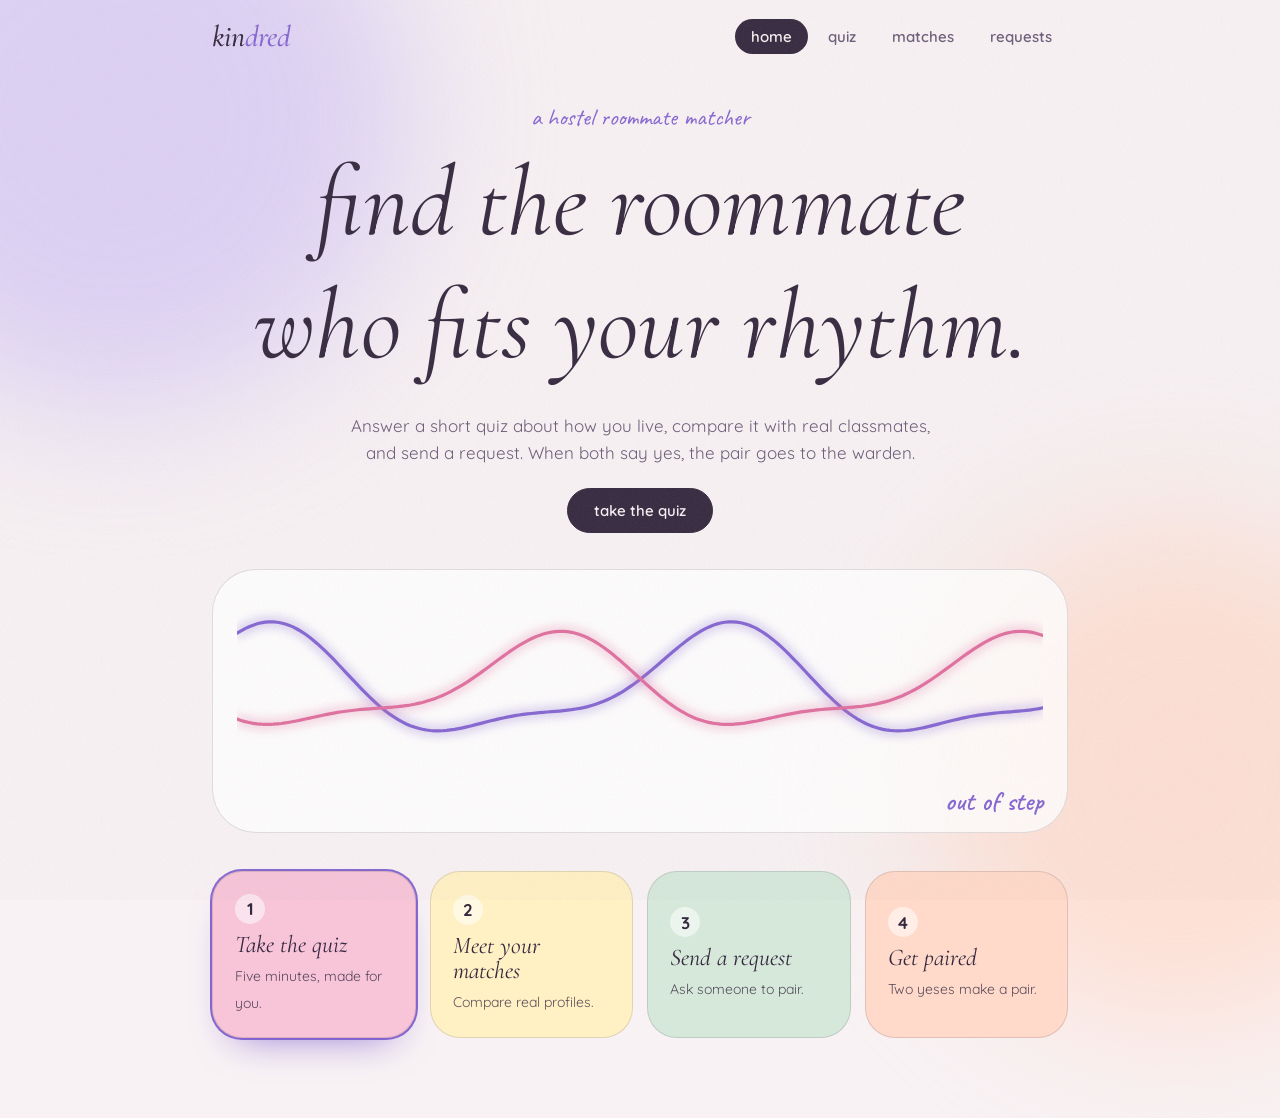
==== commit ee9af19d: "fix: eliminate duplicate room allotment in matrix UI, add @never_cache, and fully purge smoke questi" ====
--- a/kindred · hostel roommate matcher (1).html
+++ b/kindred · hostel roommate matcher (1).html
@@ -135,13 +135,13 @@
 function copy(t,b){try{navigator.clipboard.writeText(t).then(function(){b.textContent="copied"},function(){b.textContent="select the code and copy"})}catch(e){b.textContent="select the code and copy"}}
 function empty(h,p,b){return "<div class='card empty'><svg viewBox='0 0 200 120'><circle cx='72' cy='60' r='44'/><circle cx='128' cy='60' r='44'/></svg><h3>"+h+"</h3><p class='sm'>"+p+"</p>"+(b||"")+"</div>"}
 var KEYS = ["sleep", "privacy", "noise", "tidy", "temp", "guests", "sharing", "intent", "flexibility", "communication"];
-var RANGE = {sleep: 4, privacy: 4, noise: 4, tidy: 4, temp: 4, guests: 4, sharing: 4, intent: 4, flexibility: 4, communication: 4, smoke: 4, wake: 4, study: 4, social: 4};
-var BASE = {sleep: 18, privacy: 16, noise: 12, tidy: 12, temp: 8, guests: 10, sharing: 8, intent: 8, flexibility: 4, communication: 4, smoke: 5, wake: 3, study: 3, social: 2};
+var RANGE = {sleep: 4, privacy: 4, noise: 4, tidy: 4, temp: 4, guests: 4, sharing: 4, intent: 4, flexibility: 4, communication: 4, wake: 4, study: 4, social: 4};
+var BASE = {sleep: 18, privacy: 16, noise: 12, tidy: 12, temp: 8, guests: 10, sharing: 8, intent: 8, flexibility: 4, communication: 4, wake: 3, study: 3, social: 2};
 var MUL = {1: .5, 2: 1, 3: 2};
-var SH = {sleep: "Sleep", privacy: "Privacy", noise: "Noise", tidy: "Tidy", temp: "Climate", guests: "Guests", sharing: "Sharing", intent: "Bond", flexibility: "Flexibility", communication: "Openness", smoke: "Smoke", wake: "Morning", study: "Study", social: "Social"};
-var NM = {sleep: "sleep schedule", privacy: "personal space", noise: "room sound level", tidy: "cleanliness", temp: "room temperature", guests: "guest policy", sharing: "sharing belongings", intent: "roommate connection", flexibility: "flexibility", communication: "communication", smoke: "smoking/substances", wake: "morning rhythm", study: "study habits", social: "social energy"};
-var GOOD = {sleep: "wind down at similar times", privacy: "have aligned personal space needs", noise: "prefer the same room sound level", tidy: "keep a similar level of cleanliness", temp: "prefer similar room temperature and cooling", guests: "feel comfortable with the same guest policy", sharing: "share similar boundaries on belongings", intent: "seek the same kind of roommate relationship", flexibility: "balance flexibility and personal preferences", communication: "handle feedback with open communication", smoke: "share matching substance boundaries", wake: "have matching morning routines", study: "share preferred study spaces", social: "recharge in complementary ways"};
-var BAD = {sleep: "different sleep timing", privacy: "different personal space needs", noise: "different noise comfort levels", tidy: "different tidiness expectations", temp: "different room temperature preferences", guests: "different guest boundaries", sharing: "different sharing boundaries", intent: "different expectations for closeness", flexibility: "both have very strong preferences", communication: "both tend to leave issues unspoken", smoke: "conflicting views on smoking/substances", wake: "different wake-up hours", study: "different study environments", social: "different social energies"};
+var SH = {sleep: "Sleep", privacy: "Privacy", noise: "Noise", tidy: "Tidy", temp: "Climate", guests: "Guests", sharing: "Sharing", intent: "Bond", flexibility: "Flexibility", communication: "Openness", wake: "Morning", study: "Study", social: "Social"};
+var NM = {sleep: "sleep schedule", privacy: "personal space", noise: "room sound level", tidy: "cleanliness", temp: "room temperature", guests: "guest policy", sharing: "sharing belongings", intent: "roommate connection", flexibility: "flexibility", communication: "communication", wake: "morning rhythm", study: "study habits", social: "social energy"};
+var GOOD = {sleep: "wind down at similar times", privacy: "have aligned personal space needs", noise: "prefer the same room sound level", tidy: "keep a similar level of cleanliness", temp: "prefer similar room temperature and cooling", guests: "feel comfortable with the same guest policy", sharing: "share similar boundaries on belongings", intent: "seek the same kind of roommate relationship", flexibility: "balance flexibility and personal preferences", communication: "handle feedback with open communication", wake: "have matching morning routines", study: "share preferred study spaces", social: "recharge in complementary ways"};
+var BAD = {sleep: "different sleep timing", privacy: "different personal space needs", noise: "different noise comfort levels", tidy: "different tidiness expectations", temp: "different room temperature preferences", guests: "different guest boundaries", sharing: "different sharing boundaries", intent: "different expectations for closeness", flexibility: "both have very strong preferences", communication: "both tend to leave issues unspoken", wake: "different wake-up hours", study: "different study environments", social: "different social energies"};
 var view=(location.hash||"#home").slice(1);if(["home","quiz","matches","requests"].indexOf(view)<0)view="home";
 function go(v,a){view=v;try{history.replaceState(null,"","#"+v)}catch(e){}draw(a);window.scrollTo(0,0)}
 
